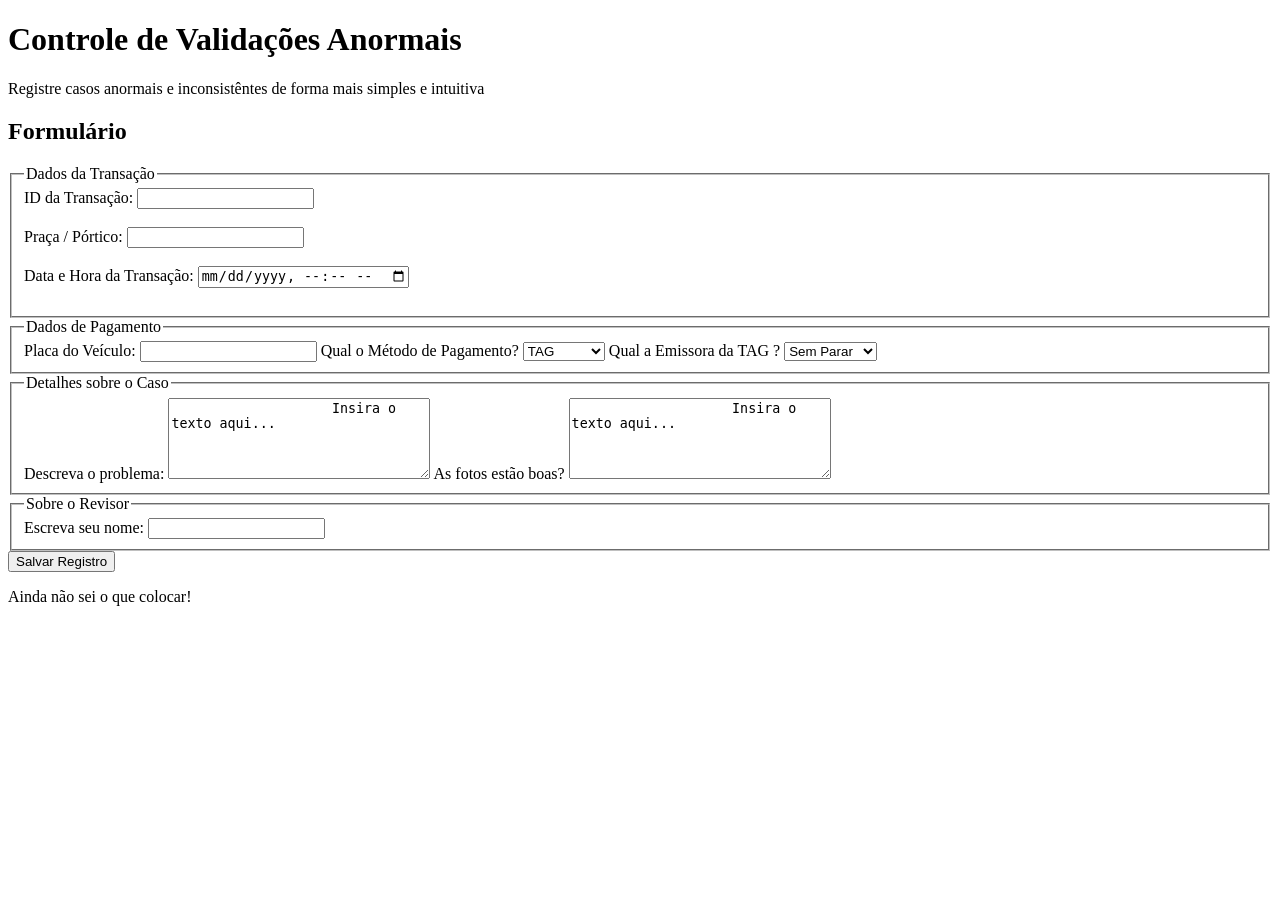
==== index.html @ 9ca7eab5 "commit inicial backend funcional" ====
<!DOCTYPE html>
<html lang="pt-br">
<head>
    <meta charset="UTF-8">
    <meta name="viewport" content="width=device-width, initial-scale=1.0">
    <link rel="stylesheet" href="./styleindex.css"/>
    <title>Controle de Validações</title>
</head>
<body>
    <header>
        <h1>Controle de Validações Anormais</h1>
        <p>Registre casos anormais e inconsistêntes de forma mais simples e intuitiva</p>
    </header>
    <main>
        <h2>Formulário</h2>
        <form id="form">
            <fieldset>
                <legend>Dados da Transação</legend>
                <label for="idTransacao"> ID da Transação: </label>
                <input type="text" id="idTransacao" name="idTransacao"/><br><br>
                
                <label for="pracaPortico">Praça / Pórtico: </label>
                <input type="text" id="pracaPortico" name="pracaPortico"/><br><br>

                <label for="dataTransacao"> Data e Hora da Transação: </label>
                <input type="datetime-local"id="dataTransacao" name="dataTransacao"/><br><br>
            </fieldset>

            <fieldset>
                <legend>Dados de Pagamento</legend>
                <label for="placa"> Placa do Veículo: </label>
                <input type="text" id="placa" name="placa"/>

                <label for="metodoPagamento"> Qual o Método de Pagamento? </label>
                <select id="metodoPagamento" name="metodoPagamento">
                    <option value="tag">TAG</option>
                    <option value="freeflow">Free Flow</option>
                    <option value="isento"> Isento </option>
                     <option value="violacao"> Violação </option>
                </select>

                <label for="osa"> Qual a Emissora da TAG ?</label>
                <select id="osa" name="osa">
                    <option value="semparar">Sem Parar</option>
                    <option value="greenpass">Green Pass</option>
                    <option value="movemais"> Move Mais </option>
                    <option value="veloe"> Veloe </option>
                    <option value="automatico"> Automático </option>
                    <option value="indefinido"> indefinido</option>
                </select>
            </fieldset>

            <fieldset>
                <legend> Detalhes sobre o Caso </legend>
                <label for="descricao"> Descreva o problema:</label>
                <textarea id="descricao" name="descricao" rows="5" cols="30">
                    Insira o texto aqui...    
                </textarea>

                <label for="qualidadeFotos"> As fotos estão boas? </label>
                <textarea id="qualidadeFotos" name="qualidadeFotos" rows="5" cols="30">
                    Insira o texto aqui...
                </textarea>
            </fieldset>

            <fieldset>
                <legend> Sobre o Revisor </legend>
                <label for="revisor"> Escreva seu nome: </label>
                <input type="text" id="revisor" name="revisor"/>

                </fieldset>

                <button type="submit"> Salvar Registro </button>
            
        </form>
    </main>
    
    <footer><p> Ainda não sei o que colocar! </p></footer>

    <script src="script.js"> </script>
</body>
</html>
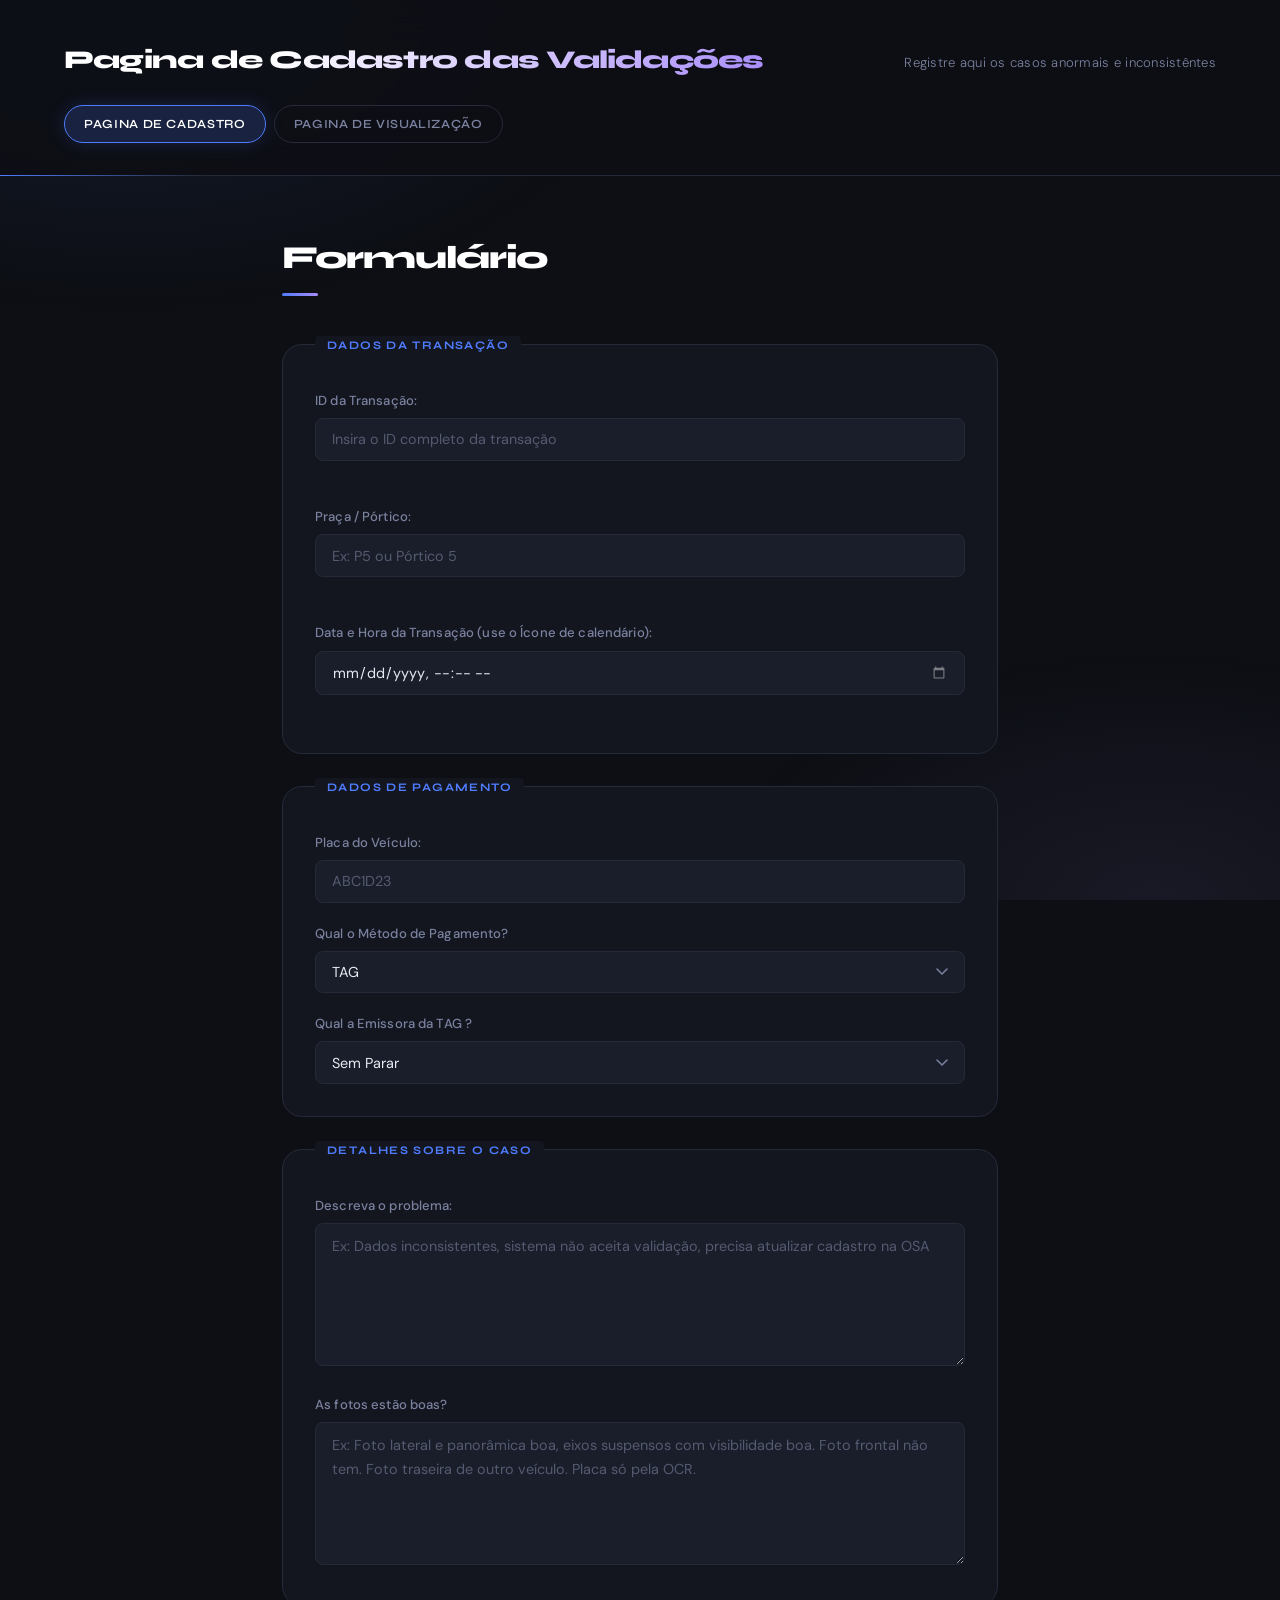
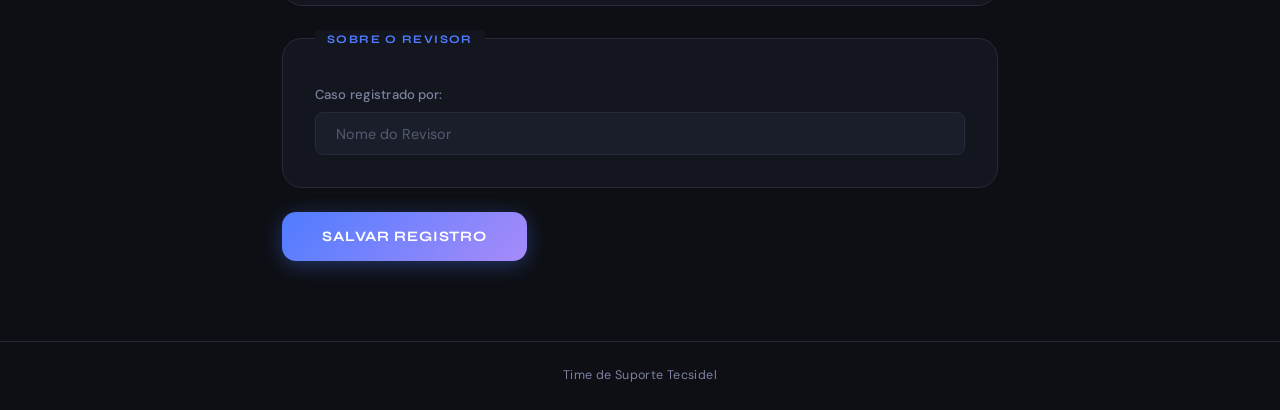
==== commit aa603382: "projeto 90% funcional" ====
--- a/index.html
+++ b/index.html
@@ -1,82 +1,114 @@
-<!DOCTYPE html>
+<!doctype html>
 <html lang="pt-br">
-<head>
-    <meta charset="UTF-8">
-    <meta name="viewport" content="width=device-width, initial-scale=1.0">
-    <link rel="stylesheet" href="./styleindex.css"/>
+  <head>
+    <meta charset="UTF-8" />
+    <meta name="viewport" content="width=device-width, initial-scale=1.0" />
+    <link rel="stylesheet" href="./index.css" />
     <title>Controle de Validações</title>
-</head>
-<body>
+  </head>
+  <body>
     <header>
-        <h1>Controle de Validações Anormais</h1>
-        <p>Registre casos anormais e inconsistêntes de forma mais simples e intuitiva</p>
+      <h1>Pagina de Cadastro das Validações</h1>
+      <p>Registre aqui os casos anormais e inconsistêntes</p>
+
+      <nav>
+        <a href="index.html"><p>Pagina de Cadastro</p></a>
+        <a href="registros.html"><p>Pagina de Visualização</p></a>
+      </nav>
     </header>
     <main>
-        <h2>Formulário</h2>
-        <form id="form">
-            <fieldset>
-                <legend>Dados da Transação</legend>
-                <label for="idTransacao"> ID da Transação: </label>
-                <input type="text" id="idTransacao" name="idTransacao"/><br><br>
-                
-                <label for="pracaPortico">Praça / Pórtico: </label>
-                <input type="text" id="pracaPortico" name="pracaPortico"/><br><br>
+      <h2>Formulário</h2>
+      <form id="form">
+        <fieldset>
+          <legend>Dados da Transação</legend>
+          <label for="idTransacao"> ID da Transação: </label>
+          <input
+            type="text"
+            id="idTransacao"
+            name="idTransacao"
+            placeholder="Insira o ID completo da transação"
+          /><br /><br />
 
-                <label for="dataTransacao"> Data e Hora da Transação: </label>
-                <input type="datetime-local"id="dataTransacao" name="dataTransacao"/><br><br>
-            </fieldset>
+          <label for="pracaPortico">Praça / Pórtico: </label>
+          <input
+            type="text"
+            id="pracaPortico"
+            name="pracaPortico"
+            placeholder="Ex: P5 ou Pórtico 5"
+          /><br /><br />
 
-            <fieldset>
-                <legend>Dados de Pagamento</legend>
-                <label for="placa"> Placa do Veículo: </label>
-                <input type="text" id="placa" name="placa"/>
+          <label for="dataTransacao">
+            Data e Hora da Transação (use o Ícone de calendário):
+          </label>
+          <input
+            type="datetime-local"
+            id="dataTransacao"
+            name="dataTransacao"
+          /><br /><br />
+        </fieldset>
 
-                <label for="metodoPagamento"> Qual o Método de Pagamento? </label>
-                <select id="metodoPagamento" name="metodoPagamento">
-                    <option value="tag">TAG</option>
-                    <option value="freeflow">Free Flow</option>
-                    <option value="isento"> Isento </option>
-                     <option value="violacao"> Violação </option>
-                </select>
+        <fieldset>
+          <legend>Dados de Pagamento</legend>
+          <label for="placa"> Placa do Veículo: </label>
+          <input type="text" id="placa" name="placa" placeholder="ABC1D23" />
 
-                <label for="osa"> Qual a Emissora da TAG ?</label>
-                <select id="osa" name="osa">
-                    <option value="semparar">Sem Parar</option>
-                    <option value="greenpass">Green Pass</option>
-                    <option value="movemais"> Move Mais </option>
-                    <option value="veloe"> Veloe </option>
-                    <option value="automatico"> Automático </option>
-                    <option value="indefinido"> indefinido</option>
-                </select>
-            </fieldset>
+          <label for="metodoPagamento"> Qual o Método de Pagamento? </label>
+          <select id="metodoPagamento" name="metodoPagamento">
+            <option value="tag">TAG</option>
+            <option value="freeflow">Free Flow</option>
+            <option value="isento">Isento</option>
+            <option value="violacao">Violação</option>
+          </select>
 
-            <fieldset>
-                <legend> Detalhes sobre o Caso </legend>
-                <label for="descricao"> Descreva o problema:</label>
-                <textarea id="descricao" name="descricao" rows="5" cols="30">
-                    Insira o texto aqui...    
-                </textarea>
+          <label for="osa"> Qual a Emissora da TAG ?</label>
+          <select id="osa" name="osa">
+            <option value="semparar">Sem Parar</option>
+            <option value="greenpass">Green Pass</option>
+            <option value="movemais">Move Mais</option>
+            <option value="veloe">Veloe</option>
+            <option value="automatico">Automático</option>
+            <option value="indefinido">indefinido</option>
+          </select>
+        </fieldset>
 
-                <label for="qualidadeFotos"> As fotos estão boas? </label>
-                <textarea id="qualidadeFotos" name="qualidadeFotos" rows="5" cols="30">
-                    Insira o texto aqui...
-                </textarea>
-            </fieldset>
+        <fieldset>
+          <legend>Detalhes sobre o Caso</legend>
+          <label for="descricao">Descreva o problema:</label>
+          <textarea
+            id="descricao"
+            name="descricao"
+            rows="5"
+            cols="30"
+            placeholder="Ex: Dados inconsistentes, sistema não aceita validação, precisa atualizar cadastro na OSA"
+          ></textarea>
 
-            <fieldset>
-                <legend> Sobre o Revisor </legend>
-                <label for="revisor"> Escreva seu nome: </label>
-                <input type="text" id="revisor" name="revisor"/>
+          <label for="qualidadeFotos">As fotos estão boas? </label
+          ><textarea
+            id="qualidadeFotos"
+            name="qualidadeFotos"
+            rows="5"
+            cols="30"
+            placeholder="Ex: Foto lateral e panorâmica boa, eixos suspensos com visibilidade boa. Foto frontal não tem. Foto traseira de outro veículo. Placa só pela OCR."
+          ></textarea>
+        </fieldset>
 
-                </fieldset>
+        <fieldset>
+          <legend>Sobre o Revisor</legend>
+          <label for="revisor"> Caso registrado por: </label>
+          <input
+            type="text"
+            id="revisor"
+            name="revisor"
+            placeholder=" Nome do Revisor"
+          />
+        </fieldset>
 
-                <button type="submit"> Salvar Registro </button>
-            
-        </form>
+        <button type="submit">Salvar Registro</button>
+      </form>
     </main>
-    
-    <footer><p> Ainda não sei o que colocar! </p></footer>
 
-    <script src="script.js"> </script>
-</body>
-</html>+    <footer><p>Time de Suporte Tecsidel</p></footer>
+
+    <script src="script.js"></script>
+  </body>
+</html>
--- a/index.css
+++ b/index.css
@@ -0,0 +1,419 @@
+@import url("https://fonts.googleapis.com/css2?family=Syne:wght@400;600;700;800&family=DM+Sans:ital,opsz,wght@0,9..40,300;0,9..40,400;0,9..40,500;1,9..40,300&display=swap");
+
+/* ─── Reset & Base ─────────────────────────────────────────────────────────── */
+*,
+*::before,
+*::after {
+  box-sizing: border-box;
+  margin: 0;
+  padding: 0;
+}
+
+:root {
+  --bg: #0d0f14;
+  --surface: #13161e;
+  --surface-2: #1a1e2a;
+  --border: #252a38;
+  --accent: #4f7cff;
+  --accent-2: #a78bfa;
+  --glow: rgba(79, 124, 255, 0.18);
+  --text: #e8eaf2;
+  --muted: #7b82a0;
+  --danger: #ff6b6b;
+  --success: #43e97b;
+
+  --radius-sm: 8px;
+  --radius: 14px;
+  --radius-lg: 20px;
+
+  --font-display: "Syne", sans-serif;
+  --font-body: "DM Sans", sans-serif;
+}
+
+html {
+  scroll-behavior: smooth;
+}
+
+body {
+  font-family: var(--font-body);
+  background-color: var(--bg);
+  color: var(--text);
+  min-height: 100vh;
+  display: flex;
+  flex-direction: column;
+  line-height: 1.6;
+  overflow-x: hidden;
+}
+
+/* ─── Background Mesh ──────────────────────────────────────────────────────── */
+body::before {
+  content: "";
+  position: fixed;
+  inset: 0;
+  background:
+    radial-gradient(
+      ellipse 60% 50% at 10% 0%,
+      rgba(79, 124, 255, 0.1) 0%,
+      transparent 70%
+    ),
+    radial-gradient(
+      ellipse 50% 40% at 90% 100%,
+      rgba(167, 139, 250, 0.08) 0%,
+      transparent 70%
+    );
+  pointer-events: none;
+  z-index: 0;
+}
+
+/* ─── Header ───────────────────────────────────────────────────────────────── */
+header {
+  position: relative;
+  z-index: 10;
+  padding: 2.5rem 4rem 2rem;
+  border-bottom: 1px solid var(--border);
+  background: rgba(13, 15, 20, 0.85);
+  backdrop-filter: blur(20px);
+  display: flex;
+  align-items: center;
+  justify-content: space-between;
+  flex-wrap: wrap;
+  gap: 1.5rem;
+}
+
+header::after {
+  content: "";
+  position: absolute;
+  bottom: -1px;
+  left: 0;
+  width: 200px;
+  height: 1px;
+  background: linear-gradient(90deg, var(--accent), transparent);
+}
+
+header h1 {
+  font-family: var(--font-display);
+  font-size: 1.6rem;
+  font-weight: 800;
+  letter-spacing: -0.03em;
+  background: linear-gradient(135deg, #fff 30%, var(--accent-2));
+  -webkit-background-clip: text;
+  -webkit-text-fill-color: transparent;
+  background-clip: text;
+}
+
+header > p {
+  font-size: 0.82rem;
+  color: var(--muted);
+  font-weight: 300;
+  margin-top: 0.25rem;
+  letter-spacing: 0.02em;
+}
+
+/* ─── Nav ───────────────────────────────────────────────────────────────────── */
+nav {
+  display: flex;
+  gap: 0.5rem;
+}
+
+nav a {
+  text-decoration: none;
+}
+
+nav a p {
+  font-family: var(--font-display);
+  font-size: 0.78rem;
+  font-weight: 600;
+  letter-spacing: 0.05em;
+  text-transform: uppercase;
+  color: var(--muted);
+  padding: 0.5rem 1.2rem;
+  border: 1px solid var(--border);
+  border-radius: 100px;
+  transition: all 0.25s ease;
+  cursor: pointer;
+}
+
+nav a p:hover,
+nav a:first-child p {
+  color: #fff;
+  border-color: var(--accent);
+  background: var(--glow);
+  box-shadow: 0 0 18px var(--glow);
+}
+
+/* ─── Main ──────────────────────────────────────────────────────────────────── */
+main {
+  position: relative;
+  z-index: 1;
+  flex: 1;
+  max-width: 780px;
+  width: 100%;
+  margin: 0 auto;
+  padding: 3.5rem 2rem 5rem;
+}
+
+main h2 {
+  font-family: var(--font-display);
+  font-size: 2rem;
+  font-weight: 800;
+  letter-spacing: -0.04em;
+  margin-bottom: 0.4rem;
+  color: #fff;
+}
+
+main h2::after {
+  content: "";
+  display: block;
+  width: 36px;
+  height: 3px;
+  background: linear-gradient(90deg, var(--accent), var(--accent-2));
+  border-radius: 2px;
+  margin-top: 0.6rem;
+}
+
+/* ─── Form ──────────────────────────────────────────────────────────────────── */
+#form {
+  margin-top: 2.5rem;
+  display: flex;
+  flex-direction: column;
+  gap: 1.5rem;
+}
+
+/* ─── Fieldset ──────────────────────────────────────────────────────────────── */
+fieldset {
+  border: 1px solid var(--border);
+  border-radius: var(--radius-lg);
+  padding: 1.75rem 2rem 2rem;
+  background: var(--surface);
+  position: relative;
+  transition:
+    border-color 0.3s ease,
+    box-shadow 0.3s ease;
+  animation: slideUp 0.5s ease both;
+}
+
+fieldset:hover {
+  border-color: rgba(79, 124, 255, 0.3);
+  box-shadow: 0 0 30px rgba(79, 124, 255, 0.05);
+}
+
+fieldset:nth-child(1) {
+  animation-delay: 0.05s;
+}
+fieldset:nth-child(2) {
+  animation-delay: 0.1s;
+}
+fieldset:nth-child(3) {
+  animation-delay: 0.15s;
+}
+fieldset:nth-child(4) {
+  animation-delay: 0.2s;
+}
+
+@keyframes slideUp {
+  from {
+    opacity: 0;
+    transform: translateY(18px);
+  }
+  to {
+    opacity: 1;
+    transform: translateY(0);
+  }
+}
+
+legend {
+  font-family: var(--font-display);
+  font-size: 0.72rem;
+  font-weight: 700;
+  letter-spacing: 0.12em;
+  text-transform: uppercase;
+  color: var(--accent);
+  padding: 0 0.75rem;
+  background: var(--surface);
+  border-radius: 4px;
+}
+
+/* ─── Labels ─────────────────────────────────────────────────────────────────── */
+label {
+  display: block;
+  font-size: 0.82rem;
+  font-weight: 500;
+  color: var(--muted);
+  margin-bottom: 0.45rem;
+  letter-spacing: 0.01em;
+  margin-top: 1.25rem;
+}
+
+fieldset label:first-of-type {
+  margin-top: 0.5rem;
+}
+
+/* ─── Inputs ─────────────────────────────────────────────────────────────────── */
+input[type="text"],
+input[type="datetime-local"],
+select,
+textarea {
+  width: 100%;
+  background: var(--surface-2);
+  border: 1px solid var(--border);
+  border-radius: var(--radius-sm);
+  color: var(--text);
+  font-family: var(--font-body);
+  font-size: 0.9rem;
+  font-weight: 400;
+  padding: 0.7rem 1rem;
+  outline: none;
+  transition:
+    border-color 0.2s ease,
+    box-shadow 0.2s ease,
+    background 0.2s ease;
+  -webkit-appearance: none;
+  appearance: none;
+}
+
+input[type="text"]:focus,
+input[type="datetime-local"]:focus,
+select:focus,
+textarea:focus {
+  border-color: var(--accent);
+  background: #16192380;
+  box-shadow:
+    0 0 0 3px rgba(79, 124, 255, 0.15),
+    inset 0 1px 2px rgba(0, 0, 0, 0.3);
+}
+
+input[type="text"]::placeholder,
+textarea::placeholder {
+  color: var(--muted);
+  opacity: 0.6;
+}
+
+input[type="datetime-local"]::-webkit-calendar-picker-indicator {
+  filter: invert(0.5) brightness(1.5);
+  cursor: pointer;
+  opacity: 0.6;
+  transition: opacity 0.2s;
+}
+input[type="datetime-local"]::-webkit-calendar-picker-indicator:hover {
+  opacity: 1;
+}
+
+/* ─── Select ─────────────────────────────────────────────────────────────────── */
+select {
+  background-image: url("data:image/svg+xml,%3Csvg xmlns='http://www.w3.org/2000/svg' width='12' height='8' viewBox='0 0 12 8'%3E%3Cpath d='M1 1l5 5 5-5' stroke='%237b82a0' stroke-width='1.5' fill='none' stroke-linecap='round'/%3E%3C/svg%3E");
+  background-repeat: no-repeat;
+  background-position: right 1rem center;
+  padding-right: 2.5rem;
+  cursor: pointer;
+}
+
+select option {
+  background: var(--surface-2);
+  color: var(--text);
+}
+
+/* ─── Textarea ───────────────────────────────────────────────────────────────── */
+textarea {
+  resize: vertical;
+  min-height: 100px;
+  line-height: 1.65;
+}
+
+/* ─── Submit Button ──────────────────────────────────────────────────────────── */
+button[type="submit"] {
+  font-family: var(--font-display);
+  font-size: 0.9rem;
+  font-weight: 700;
+  letter-spacing: 0.06em;
+  text-transform: uppercase;
+  color: #fff;
+  background: linear-gradient(135deg, var(--accent) 0%, var(--accent-2) 100%);
+  border: none;
+  border-radius: var(--radius);
+  padding: 1rem 2.5rem;
+  cursor: pointer;
+  align-self: flex-start;
+  position: relative;
+  overflow: hidden;
+  transition:
+    transform 0.2s ease,
+    box-shadow 0.2s ease;
+  box-shadow: 0 4px 20px rgba(79, 124, 255, 0.35);
+  animation: slideUp 0.5s 0.25s ease both;
+}
+
+button[type="submit"]::before {
+  content: "";
+  position: absolute;
+  inset: 0;
+  background: linear-gradient(135deg, rgba(255, 255, 255, 0.15), transparent);
+  opacity: 0;
+  transition: opacity 0.25s;
+}
+
+button[type="submit"]:hover {
+  transform: translateY(-2px);
+  box-shadow: 0 8px 28px rgba(79, 124, 255, 0.5);
+}
+
+button[type="submit"]:hover::before {
+  opacity: 1;
+}
+
+button[type="submit"]:active {
+  transform: translateY(0);
+  box-shadow: 0 4px 12px rgba(79, 124, 255, 0.3);
+}
+
+/* ─── Footer ─────────────────────────────────────────────────────────────────── */
+footer {
+  position: relative;
+  z-index: 1;
+  text-align: center;
+  padding: 1.5rem;
+  border-top: 1px solid var(--border);
+  color: var(--muted);
+  font-size: 0.78rem;
+  letter-spacing: 0.03em;
+}
+
+/* ─── Scrollbar ──────────────────────────────────────────────────────────────── */
+::-webkit-scrollbar {
+  width: 6px;
+}
+::-webkit-scrollbar-track {
+  background: var(--bg);
+}
+::-webkit-scrollbar-thumb {
+  background: var(--border);
+  border-radius: 3px;
+}
+::-webkit-scrollbar-thumb:hover {
+  background: var(--muted);
+}
+
+/* ─── Responsive ─────────────────────────────────────────────────────────────── */
+@media (max-width: 768px) {
+  header {
+    padding: 1.5rem 1.5rem;
+    flex-direction: column;
+    align-items: flex-start;
+  }
+
+  main {
+    padding: 2.5rem 1.25rem 4rem;
+  }
+
+  fieldset {
+    padding: 1.25rem 1.25rem 1.5rem;
+  }
+
+  main h2 {
+    font-size: 1.6rem;
+  }
+
+  button[type="submit"] {
+    width: 100%;
+    text-align: center;
+  }
+}
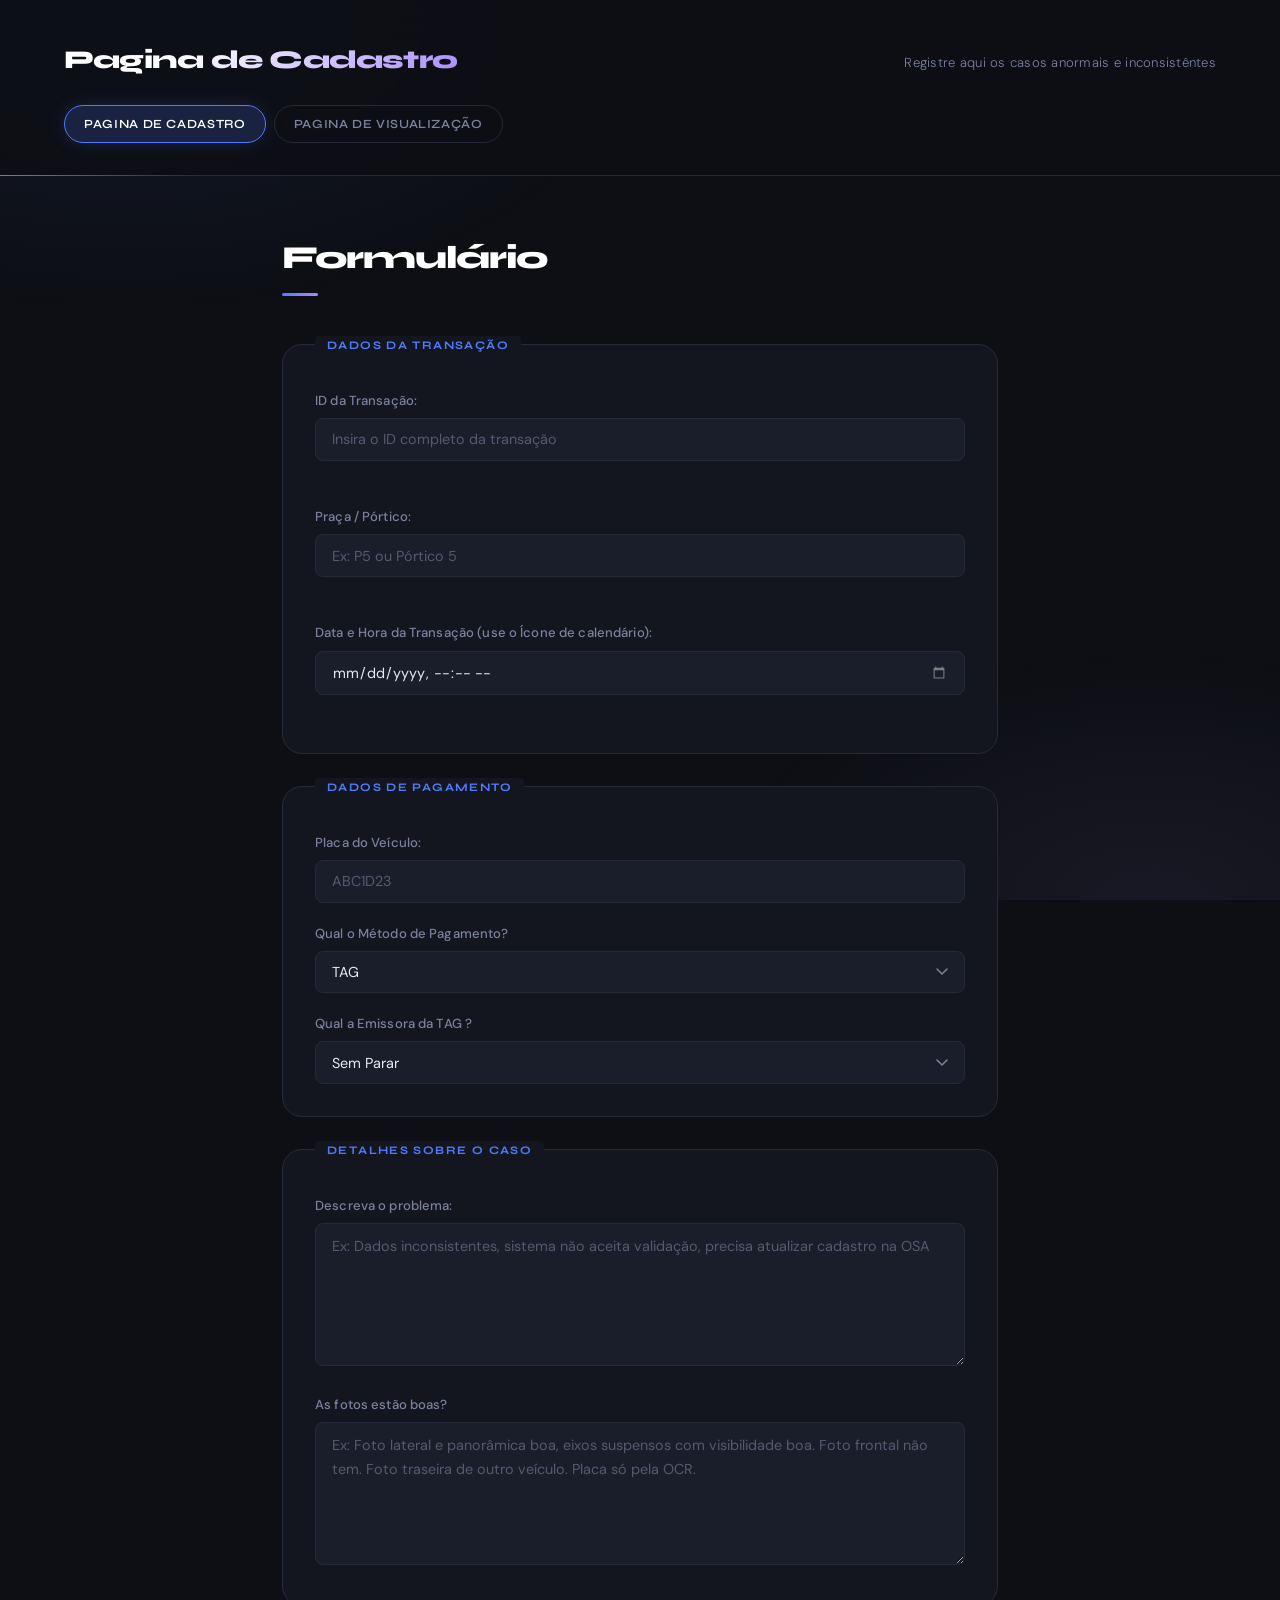
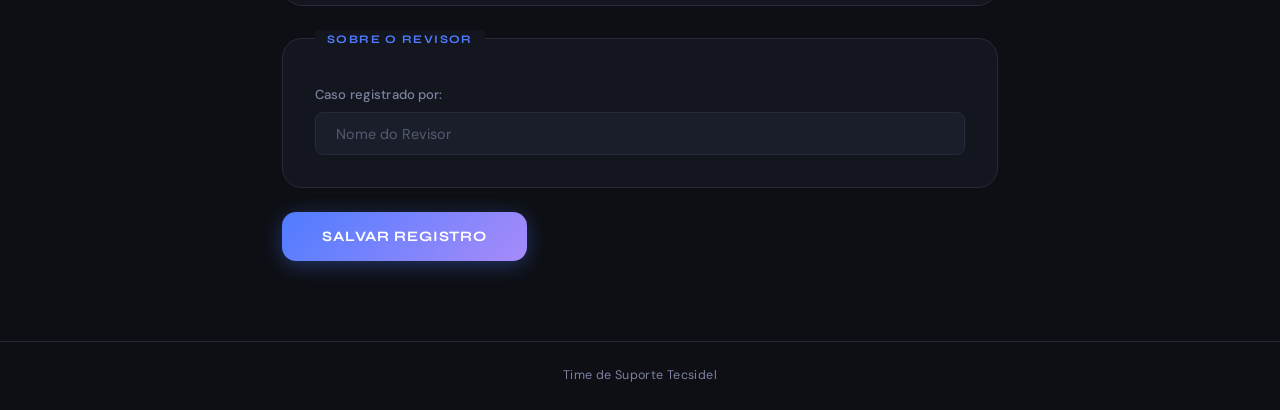
==== commit 330ef7e3: "Atualiando os nomes de cada página" ====
--- a/index.html
+++ b/index.html
@@ -8,7 +8,7 @@
   </head>
   <body>
     <header>
-      <h1>Pagina de Cadastro das Validações</h1>
+      <h1>Pagina de Cadastro </h1>
       <p>Registre aqui os casos anormais e inconsistêntes</p>
 
       <nav>
@@ -54,20 +54,20 @@
 
           <label for="metodoPagamento"> Qual o Método de Pagamento? </label>
           <select id="metodoPagamento" name="metodoPagamento">
-            <option value="tag">TAG</option>
-            <option value="freeflow">Free Flow</option>
-            <option value="isento">Isento</option>
-            <option value="violacao">Violação</option>
+            <option value="TAG">TAG</option>
+            <option value="Free Flow">Free Flow</option>
+            <option value="Isento">Isento</option>
+            <option value="Violação">Violação</option>
           </select>
 
           <label for="osa"> Qual a Emissora da TAG ?</label>
           <select id="osa" name="osa">
-            <option value="semparar">Sem Parar</option>
-            <option value="greenpass">Green Pass</option>
-            <option value="movemais">Move Mais</option>
-            <option value="veloe">Veloe</option>
-            <option value="automatico">Automático</option>
-            <option value="indefinido">indefinido</option>
+            <option value="Sem Parar ">Sem Parar</option>
+            <option value="Green Pass">Green Pass</option>
+            <option value="Move Mais">Move Mais</option>
+            <option value="Veloe">Veloe</option>
+            <option value="Automático">Automático</option>
+            <option value="Indefinido">indefinido</option>
           </select>
         </fieldset>
 
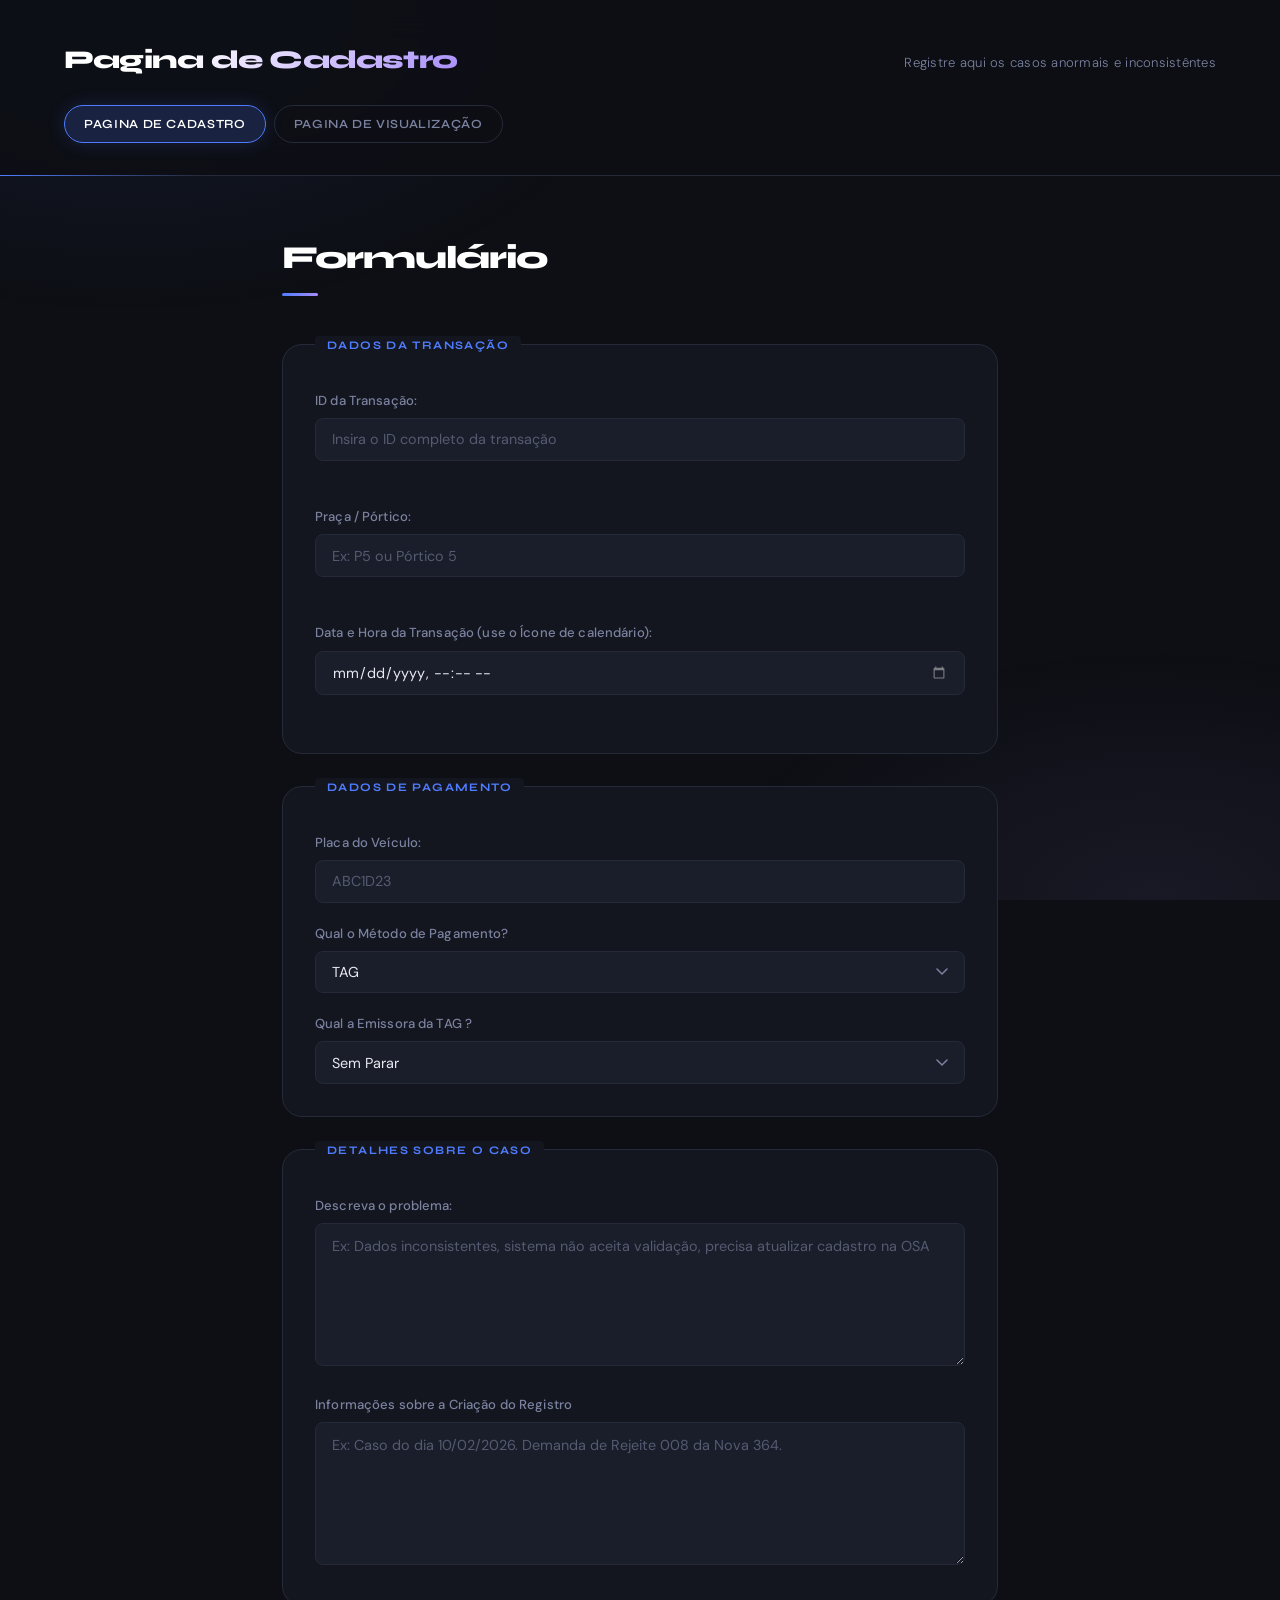
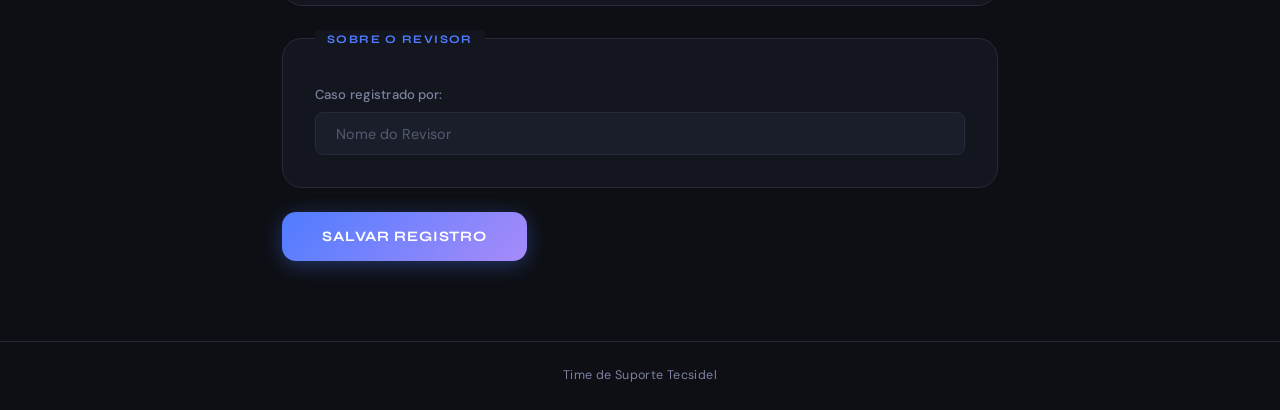
==== commit b9bd3a34: "Atualizando placeholder e label da página de registros" ====
--- a/index.html
+++ b/index.html
@@ -82,13 +82,13 @@
             placeholder="Ex: Dados inconsistentes, sistema não aceita validação, precisa atualizar cadastro na OSA"
           ></textarea>
 
-          <label for="qualidadeFotos">As fotos estão boas? </label
+          <label for="qualidadeFotos"> Informações sobre a Criação do Registro </label
           ><textarea
             id="qualidadeFotos"
             name="qualidadeFotos"
             rows="5"
             cols="30"
-            placeholder="Ex: Foto lateral e panorâmica boa, eixos suspensos com visibilidade boa. Foto frontal não tem. Foto traseira de outro veículo. Placa só pela OCR."
+            placeholder="Ex: Caso do dia 10/02/2026. Demanda de Rejeite 008 da Nova 364."
           ></textarea>
         </fieldset>
 
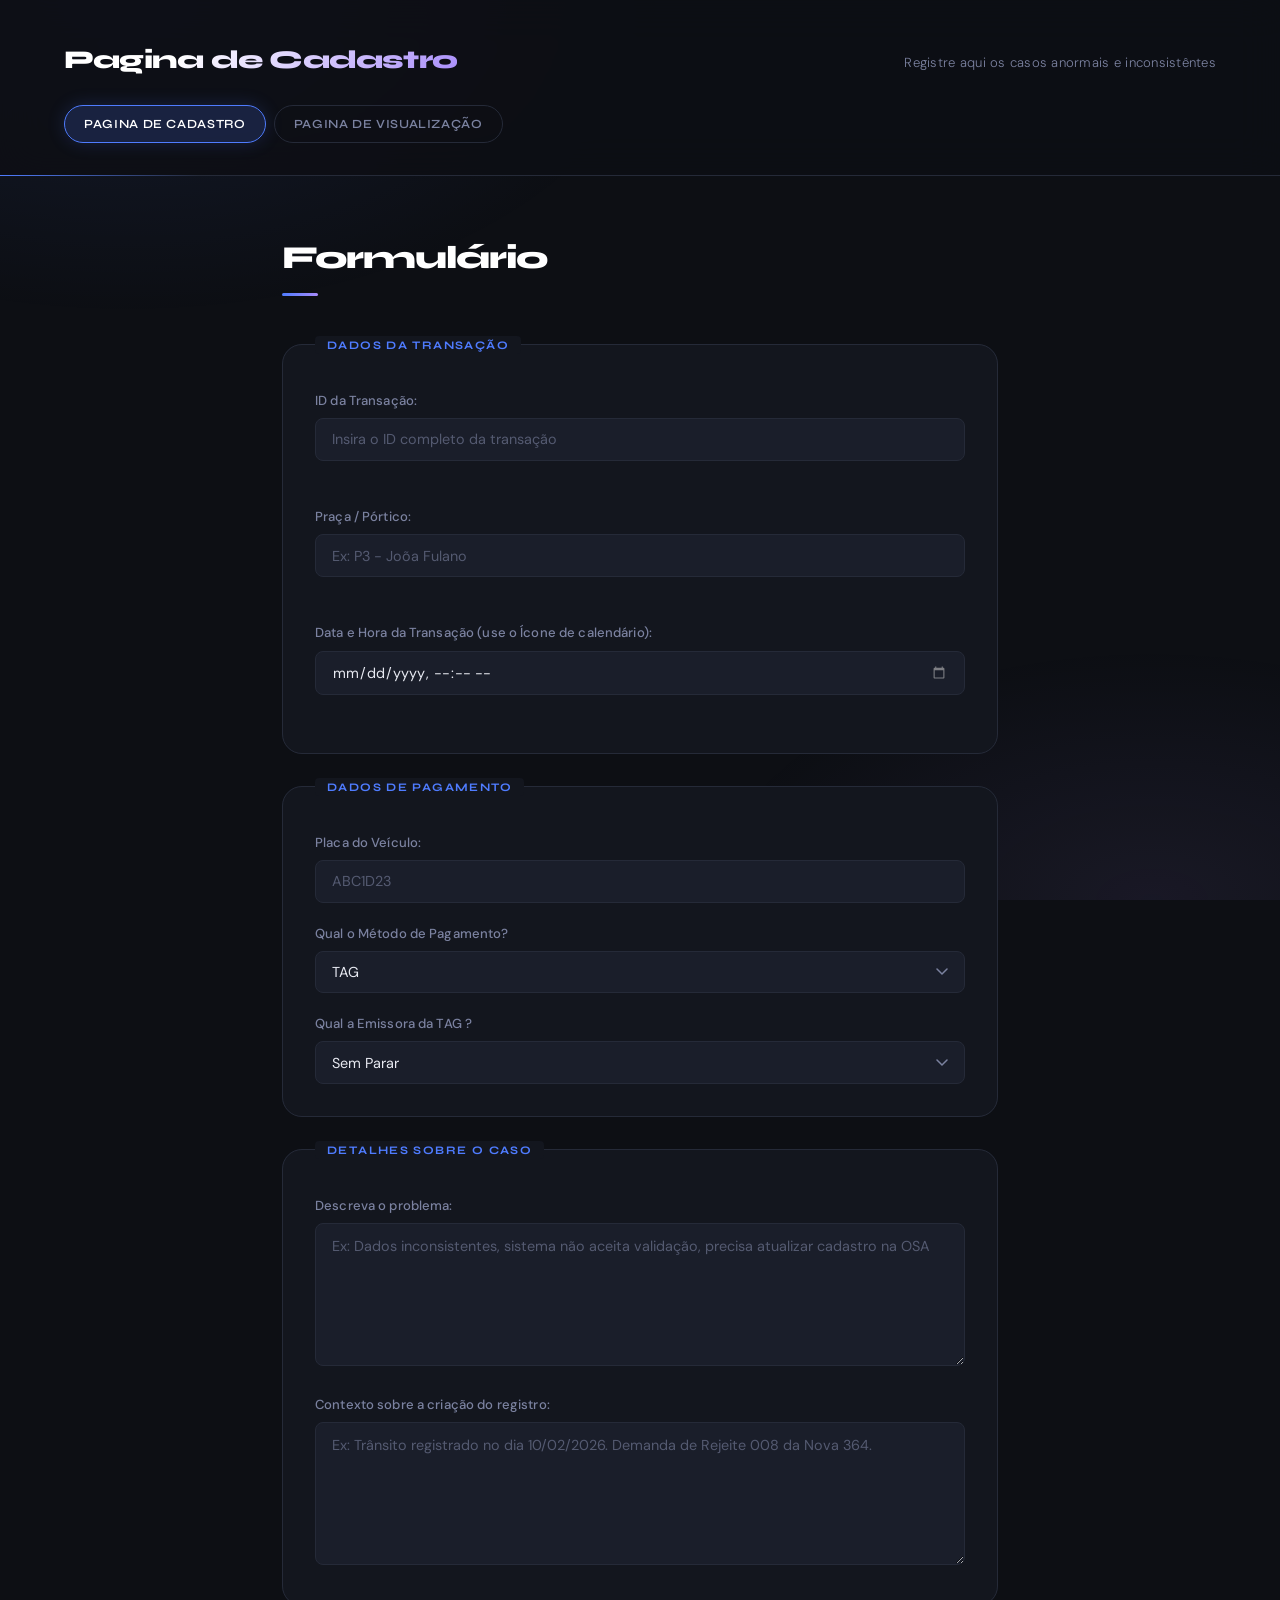
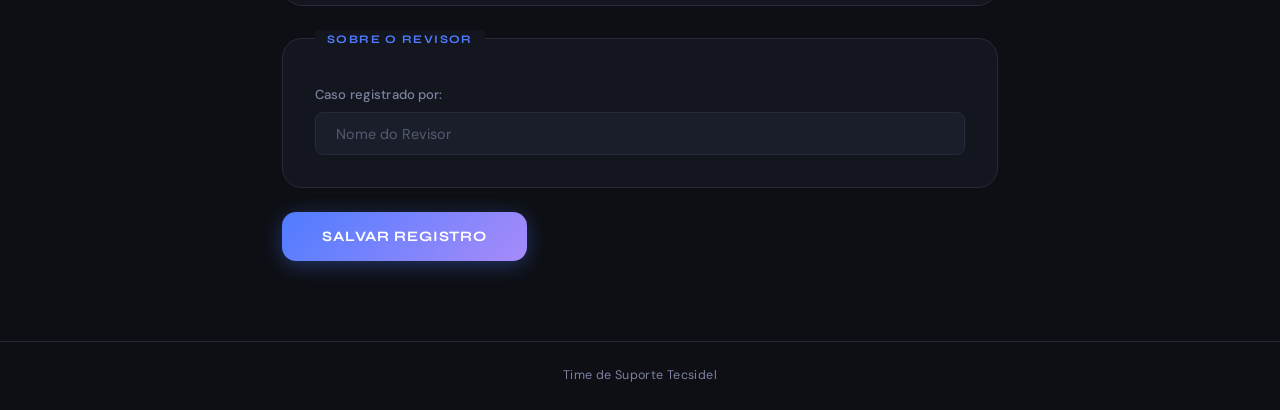
==== commit 2f841c4a: "Atualizando favicon e textos de placeholder" ====
--- a/index.html
+++ b/index.html
@@ -4,6 +4,8 @@
     <meta charset="UTF-8" />
     <meta name="viewport" content="width=device-width, initial-scale=1.0" />
     <link rel="stylesheet" href="./index.css" />
+    <link rel="icon" href="https://plus.unsplash.com/premium_vector-1737044844450-e58e2e19d482?q=80&w=580&auto=format&fit=crop&ixlib=rb-4.1.0&ixid=M3wxMjA3fDB8MHxwaG90by1wYWdlfHx8fGVufDB8fHx8fA%3D%3D"
+    type="image"/>
     <title>Controle de Validações</title>
   </head>
   <body>
@@ -34,7 +36,7 @@
             type="text"
             id="pracaPortico"
             name="pracaPortico"
-            placeholder="Ex: P5 ou Pórtico 5"
+            placeholder="Ex: P3 - Joõa Fulano"
           /><br /><br />
 
           <label for="dataTransacao">
@@ -67,7 +69,7 @@
             <option value="Move Mais">Move Mais</option>
             <option value="Veloe">Veloe</option>
             <option value="Automático">Automático</option>
-            <option value="Indefinido">indefinido</option>
+            <option value="Indefinido">Nulo ou Indefinido</option>
           </select>
         </fieldset>
 
@@ -82,13 +84,13 @@
             placeholder="Ex: Dados inconsistentes, sistema não aceita validação, precisa atualizar cadastro na OSA"
           ></textarea>
 
-          <label for="qualidadeFotos"> Informações sobre a Criação do Registro </label
+          <label for="qualidadeFotos"> Contexto sobre a criação do registro:  </label
           ><textarea
             id="qualidadeFotos"
             name="qualidadeFotos"
             rows="5"
             cols="30"
-            placeholder="Ex: Caso do dia 10/02/2026. Demanda de Rejeite 008 da Nova 364."
+            placeholder="Ex: Trânsito registrado no dia 10/02/2026. Demanda de Rejeite 008 da Nova 364. "
           ></textarea>
         </fieldset>
 
